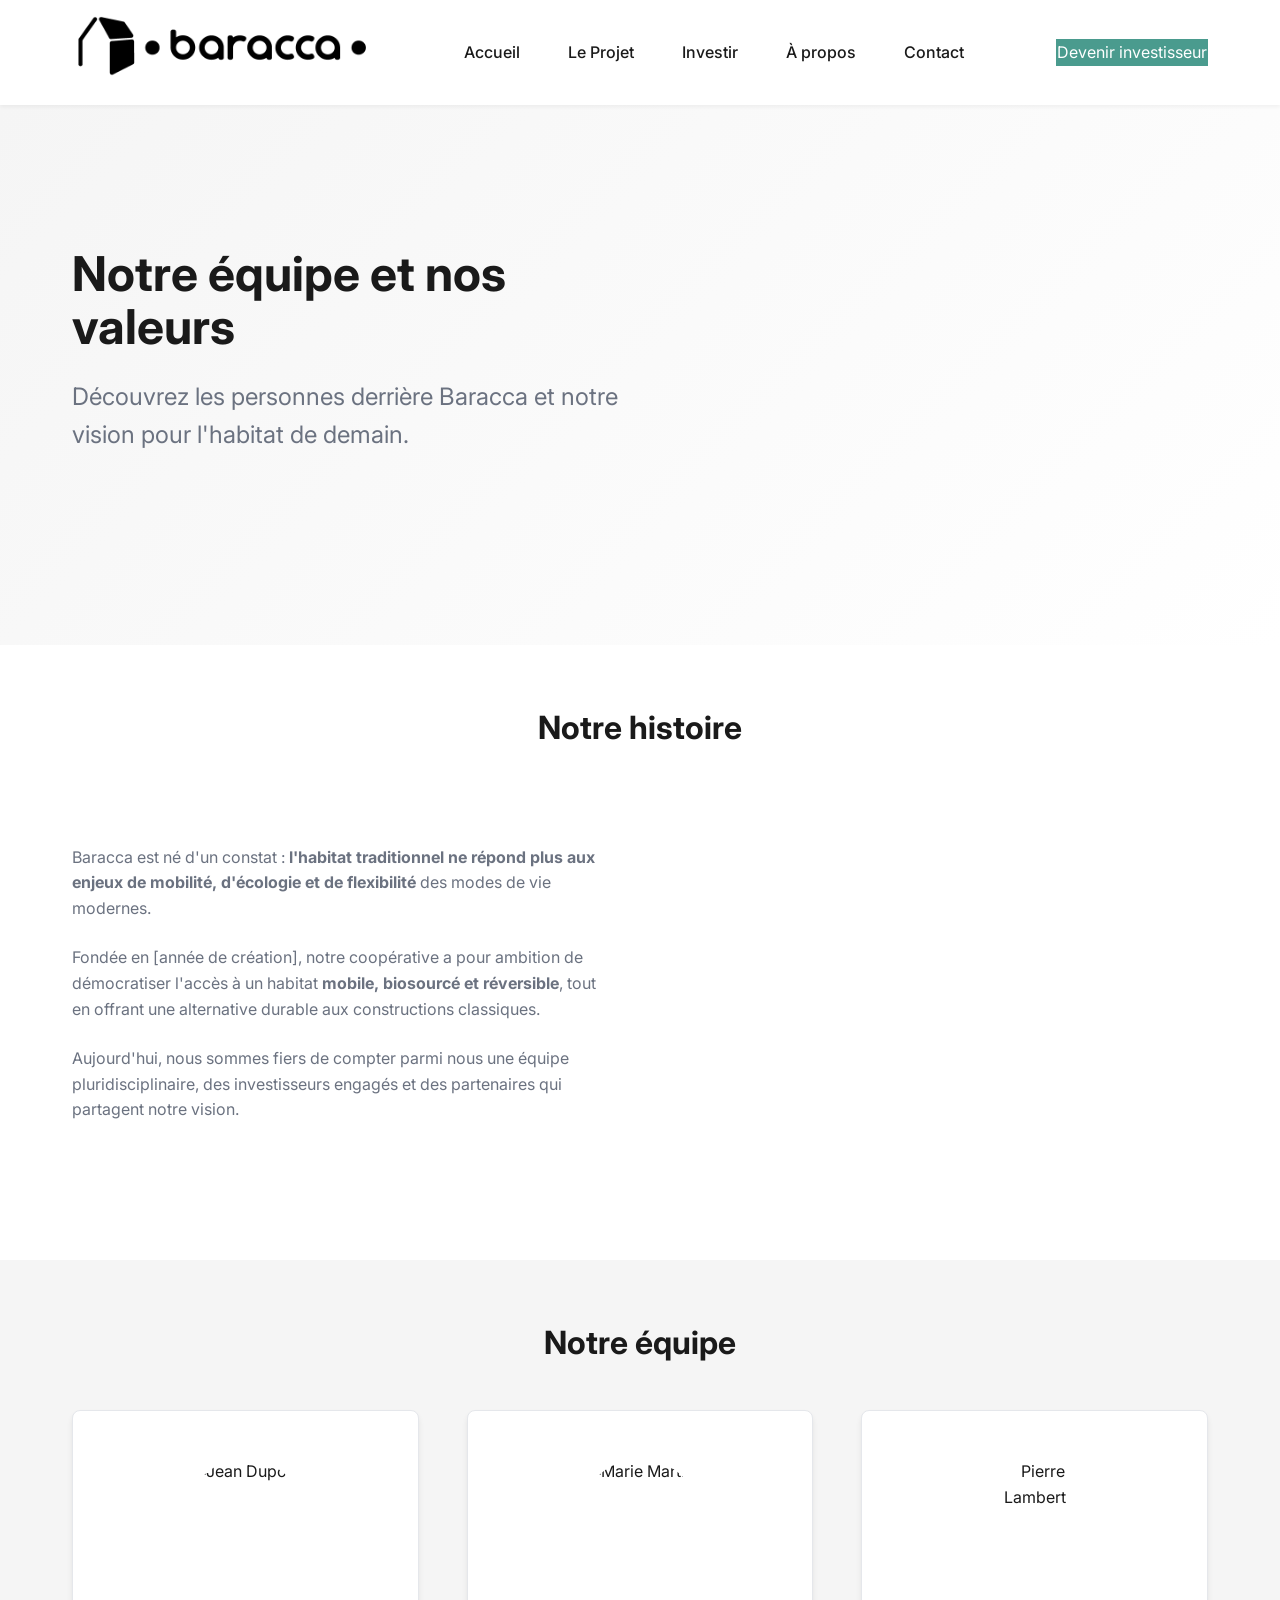
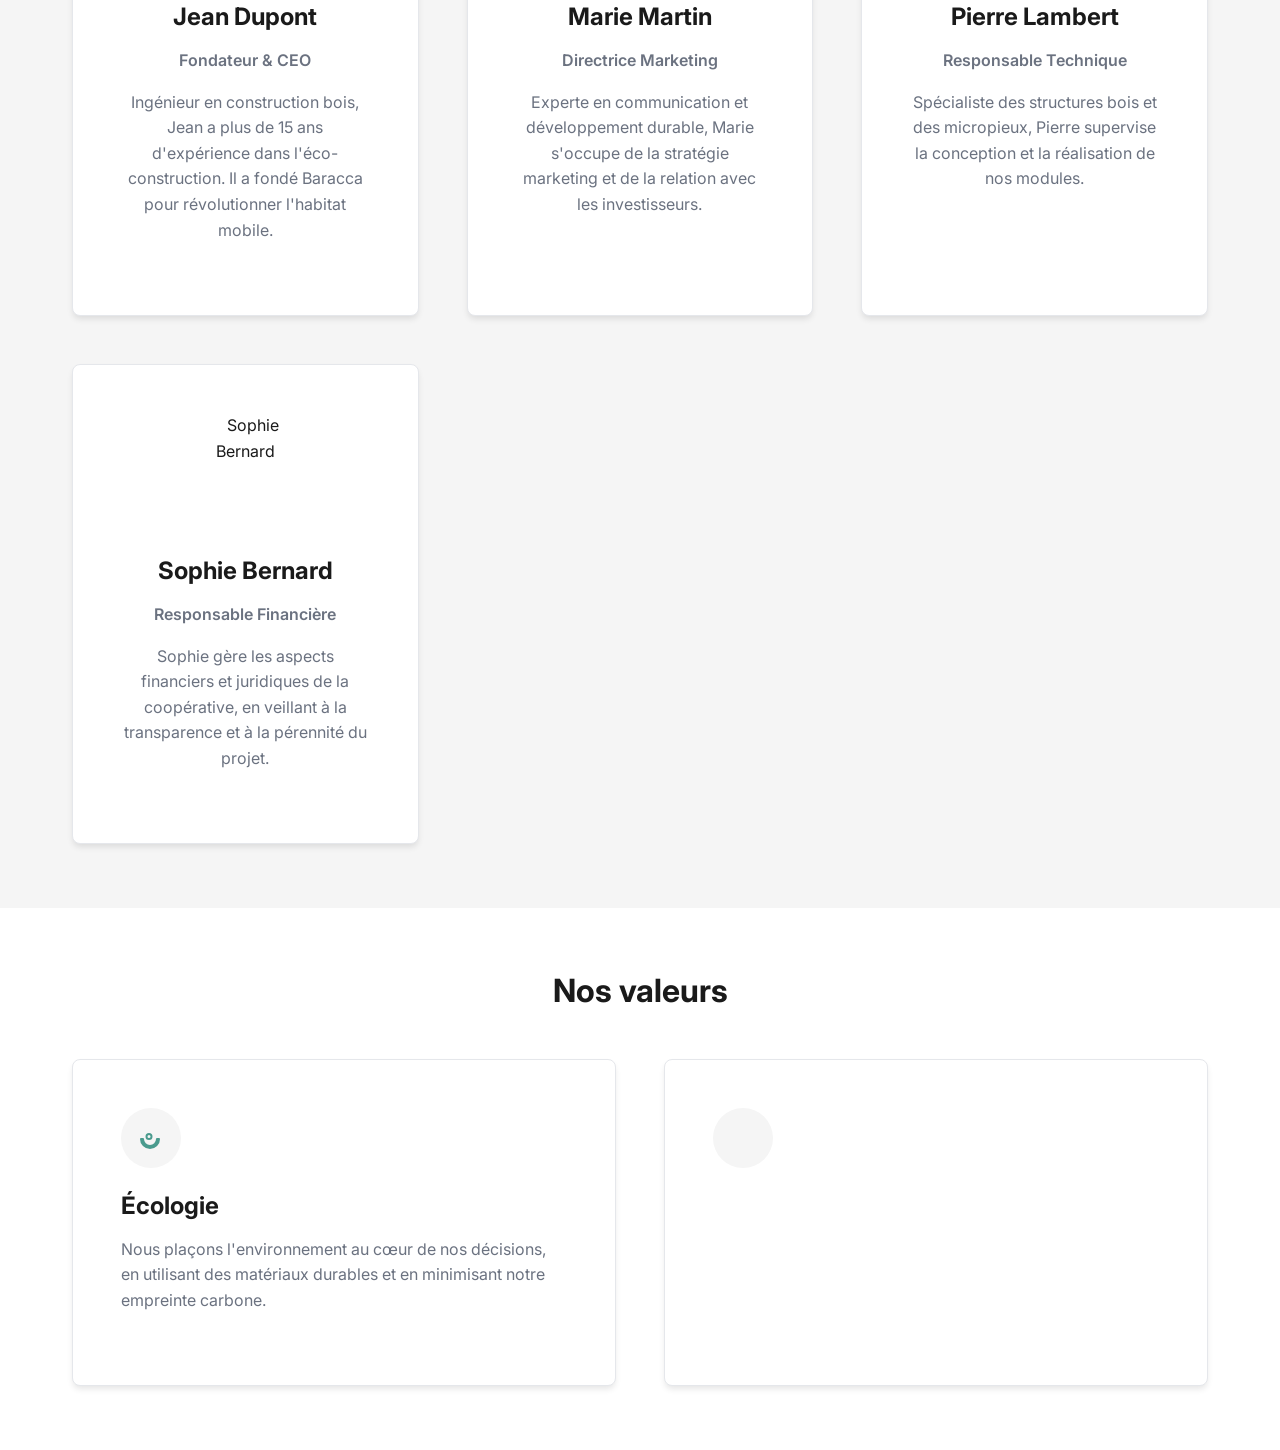
==== a-propos.html @ 4b8a8864 "Fichiers initiaux pour lancement du site" ====
<!DOCTYPE html>
<html lang="fr">
<head>
  <meta charset="UTF-8">
  <meta name="viewport" content="width=device-width, initial-scale=1.0">
  <meta name="description" content="Découvrez l'équipe et les valeurs de Baracca, la coopérative d'habitat mobile et biosourcé.">
  <title>À propos - Baracca</title>
  
  <!-- Fonts -->
  <link rel="preconnect" href="https://fonts.googleapis.com">
  <link rel="preconnect" href="https://fonts.gstatic.com" crossorigin>
  <link href="https://fonts.googleapis.com/css2?family=Inter:wght@400;500;600;700&display=swap" rel="stylesheet">
  
  <!-- Styles -->
  <link rel="stylesheet" href="assets/css/style.css">
  <link rel="icon" type="image/svg+xml" href="assets/images/logo.svg">
</head>
<body>
  <!-- Header -->
  <header class="header">
    <div class="container">
      <nav class="nav">
         <a href="index.html" class="logo"><img src="assets/images/logo-baracca-bandeau.png" alt="" width="300" height="62"/></a>
        <ul class="nav-links">
          <li><a href="/">Accueil</a></li>
          <li><a href="projet.html">Le Projet</a></li>
          <li><a href="investir.html">Investir</a></li>
          <li><a href="a-propos.html" class="active">À propos</a></li>
          <li><a href="contact.html">Contact</a></li>
        </ul>
        <div class="nav-actions">
          <a href="investir.html" class="btn-primary">Devenir investisseur</a>
        </div>
      </nav>
    </div>
  </header>

  <!-- Hero Section -->
  <section class="hero" style="min-height: 60vh;">
    <div class="container">
      <div class="hero-content fade-in">
        <h1>Notre équipe et nos valeurs</h1>
        <p>Découvrez les personnes derrière Baracca et notre vision pour l'habitat de demain.</p>
      </div>
    </div>
  </section>

  <!-- Histoire Section -->
  <section class="section">
    <div class="container">
      <h2 class="section-title fade-in">Notre histoire</h2>
      <div class="fade-in" style="display: grid; grid-template-columns: 1fr 1fr; gap: var(--spacing-2xl); align-items: center;">
        <div>
          <p>
            Baracca est né d'un constat : <strong>l'habitat traditionnel ne répond plus aux enjeux de mobilité, d'écologie et de flexibilité</strong> des modes de vie modernes.
          </p>
          <p>
            Fondée en [année de création], notre coopérative a pour ambition de démocratiser l'accès à un habitat <strong>mobile, biosourcé et réversible</strong>, tout en offrant une alternative durable aux constructions classiques.
          </p>
          <p>
            Aujourd'hui, nous sommes fiers de compter parmi nous une équipe pluridisciplinaire, des investisseurs engagés et des partenaires qui partagent notre vision.
          </p>
        </div>
        <div style="background-image: url('assets/images/equipe.jpg'); background-size: cover; background-position: center; height: 400px; border-radius: var(--border-radius);"></div>
      </div>
    </div>
  </section>

  <!-- Équipe Section -->
  <section class="section" style="background-color: var(--gray-light);">
    <div class="container">
      <h2 class="section-title fade-in">Notre équipe</h2>
      <div class="cards fade-in">
        <!-- Membre 1 -->
        <div class="card" style="text-align: center;">
          <div style="width: 120px; height: 120px; margin: 0 auto var(--spacing-md); background-color: var(--white); border-radius: 50%; overflow: hidden;">
            <img src="assets/images/team/jean.jpg" alt="Jean Dupont" style="width: 100%; height: 100%; object-fit: cover;">
          </div>
          <h3>Jean Dupont</h3>
          <p style="font-weight: 600; color: var(--gray); margin-bottom: var(--spacing-sm);">Fondateur & CEO</p>
          <p>Ingénieur en construction bois, Jean a plus de 15 ans d'expérience dans l'éco-construction. Il a fondé Baracca pour révolutionner l'habitat mobile.</p>
        </div>
        
        <!-- Membre 2 -->
        <div class="card" style="text-align: center;">
          <div style="width: 120px; height: 120px; margin: 0 auto var(--spacing-md); background-color: var(--white); border-radius: 50%; overflow: hidden;">
            <img src="assets/images/team/marie.jpg" alt="Marie Martin" style="width: 100%; height: 100%; object-fit: cover;">
          </div>
          <h3>Marie Martin</h3>
          <p style="font-weight: 600; color: var(--gray); margin-bottom: var(--spacing-sm);">Directrice Marketing</p>
          <p>Experte en communication et développement durable, Marie s'occupe de la stratégie marketing et de la relation avec les investisseurs.</p>
        </div>
        
        <!-- Membre 3 -->
        <div class="card" style="text-align: center;">
          <div style="width: 120px; height: 120px; margin: 0 auto var(--spacing-md); background-color: var(--white); border-radius: 50%; overflow: hidden;">
            <img src="assets/images/team/pierre.jpg" alt="Pierre Lambert" style="width: 100%; height: 100%; object-fit: cover;">
          </div>
          <h3>Pierre Lambert</h3>
          <p style="font-weight: 600; color: var(--gray); margin-bottom: var(--spacing-sm);">Responsable Technique</p>
          <p>Spécialiste des structures bois et des micropieux, Pierre supervise la conception et la réalisation de nos modules.</p>
        </div>
        
        <!-- Membre 4 -->
        <div class="card" style="text-align: center;">
          <div style="width: 120px; height: 120px; margin: 0 auto var(--spacing-md); background-color: var(--white); border-radius: 50%; overflow: hidden;">
            <img src="assets/images/team/sophie.jpg" alt="Sophie Bernard" style="width: 100%; height: 100%; object-fit: cover;">
          </div>
          <h3>Sophie Bernard</h3>
          <p style="font-weight: 600; color: var(--gray); margin-bottom: var(--spacing-sm);">Responsable Financière</p>
          <p>Sophie gère les aspects financiers et juridiques de la coopérative, en veillant à la transparence et à la pérennité du projet.</p>
        </div>
      </div>
    </div>
  </section>

  <!-- Valeurs Section -->
  <section class="section">
    <div class="container">
      <h2 class="section-title fade-in">Nos valeurs</h2>
      <div class="cards fade-in">
        <div class="card">
          <div class="card-icon">
            <svg xmlns="http://www.w3.org/2000/svg" width="24" height="24" viewBox="0 0 24 24" fill="none" stroke="currentColor" stroke-width="2" stroke-linecap="round" stroke-linejoin="round">
              <path d="M11 20A7 7 0 0 1 4 13H2a9 9 0 0 0 18 0h-2a7 7 0 0 1-7 7z"></path>
              <path d="M12.5 10.5c0-1.38-1.12-2.5-2.5-2.5s-2.5 1.12-2.5 2.5 1.12 2.5 2.5 2.5 2.5-1.12 2.5-2.5z"></path>
            </svg>
          </div>
          <h3>Écologie</h3>
          <p>Nous plaçons l'environnement au cœur de nos décisions, en utilisant des matériaux durables et en minimisant notre empreinte carbone.</p>
        </div>
        
        <div class="card">
          <div class="card-icon">
            <svg xmlns
---- assets/css/style.css ----
/* ============================================
   Baracca - Styles Globaux
   ============================================ */

/* CSS Variables */
:root {
  /* Couleurs principales */
  --primary: #4A9B8E;      /* Vert terre */
  --primary-dark: #3A8B7E; /* Vert terre foncé */
  --black: #1A1A1A;        /* Noir profond */
  --white: #FFFFFF;        /* Blanc */
  --gray-light: #F5F5F5;   /* Gris clair (fond) */
  --gray: #6B7280;         /* Gris texte */
  --gray-border: #E5E7EB; /* Bordure gris clair */

  /* Typographie */
  --font-family: 'Inter', -apple-system, BlinkMacSystemFont, sans-serif;
  --font-size-h1: 2.5rem;   /* 40px */
  --font-size-h2: 2rem;     /* 32px */
  --font-size-h3: 1.5rem;   /* 24px */
  --font-size-body: 1rem;  /* 16px */
  --font-size-small: 0.875rem; /* 14px */

  /* Espacements */
  --spacing-xs: 0.5rem;    /* 8px */
  --spacing-sm: 1rem;      /* 16px */
  --spacing-md: 1.5rem;    /* 24px */
  --spacing-lg: 2rem;      /* 32px */
  --spacing-xl: 3rem;      /* 48px */
  --spacing-2xl: 4rem;     /* 64px */

  /* Bordures et ombres */
  --border-radius: 8px;
  --box-shadow: 0 4px 6px -1px rgba(0, 0, 0, 0.1);
  --box-shadow-lg: 0 10px 15px -3px rgba(0, 0, 0, 0.1);

  /* Transitions */
  --transition: all 0.3s ease;
}

/* Reset et base */
*, *::before, *::after {
  box-sizing: border-box;
  margin: 0;
  padding: 0;
}

html {
  scroll-behavior: smooth;
}

body {
  font-family: var(--font-family);
  font-size: var(--font-size-body);
  line-height: 1.6;
  color: var(--black);
  background-color: var(--white);
  -webkit-font-smoothing: antialiased;
  -moz-osx-font-smoothing: grayscale;
}

/* Typographie */
h1, h2, h3, h4, h5, h6 {
  font-weight: 700;
  line-height: 1.2;
  color: var(--black);
}

h1 { font-size: var(--font-size-h1); }
h2 { font-size: var(--font-size-h2); }
h3 { font-size: var(--font-size-h3); }

p {
  margin-bottom: var(--spacing-md);
  color: var(--gray);
}

a {
  color: var(--primary);
  text-decoration: none;
  transition: var(--transition);
}

a:hover {
  color: var(--primary-dark);
}

/* Conteneurs */
.container {
  width: 100%;
  max-width: 1200px;
  margin: 0 auto;
  padding: 0 var(--spacing-lg);
}

.section {
  padding: var(--spacing-2xl) 0;
}

/* ============================================
   Header
   ============================================ */
.header {
  position: sticky;
  top: 0;
  background-color: var(--white);
  box-shadow: 0 2px 4px rgba(0, 0, 0, 0.05);
  z-index: 1000;
  padding: var(--spacing-sm) 0;
}

.nav {
  display: flex;
  justify-content: space-between;
  align-items: center;
}

.logo {
  font-size: var(--font-size-h3);
  font-weight: 700;
  color: var(--black);
}

.nav-links {
  display: flex;
  list-style: none;
  gap: var(--spacing-xl);
}

.nav-links a {
  color: var(--black);
  font-weight: 500;
  transition: var(--transition);
}

.nav-links a:hover {
  color: var(--primary);
}

.nav-actions {
  display: flex;
  gap: var(--spacing-md);
  align-items: center;
}

/* ============================================
   Boutons
   ============================================ */
.btn {
  display: inline-block;
  padding: var(--spacing-sm) var(--spacing-lg);
  border-radius: var(--border-radius);
  font-weight: 600;
  font-size: var(--font-size-body);
  transition: var(--transition);
  cursor: pointer;
  text-align: center;
}

.btn-primary {
  background-color: var(--primary);
  color: var(--white);
  border: 1px solid var(--primary);
}

.btn-primary:hover {
  background-color: var(--primary-dark);
  border-color: var(--primary-dark);
}

.btn-secondary {
  background-color: transparent;
  color: var(--primary);
  border: 1px solid var(--primary);
}

.btn-secondary:hover {
  background-color: var(--primary);
  color: var(--white);
}

.btn-cta {
  background-color: var(--primary);
  color: var(--white);
  padding: var(--spacing-md) var(--spacing-xl);
  font-size: var(--font-size-h3);
  border-radius: var(--border-radius);
  display: inline-block;
  transition: var(--transition);
}

.btn-cta:hover {
  background-color: var(--primary-dark);
  transform: translateY(-2px);
  box-shadow: var(--box-shadow-lg);
}

/* ============================================
   Hero Section
   ============================================ */
.hero {
  position: relative;
  padding: var(--spacing-2xl) 0;
  min-height: 80vh;
  display: flex;
  align-items: center;
  background: linear-gradient(135deg, var(--gray-light) 0%, var(--white) 100%);
  overflow: hidden;
}

.hero-content {
  max-width: 600px;
}

.hero h1 {
  font-size: 3rem;
  margin-bottom: var(--spacing-md);
  line-height: 1.1;
}

.hero p {
  font-size: var(--font-size-h3);
  color: var(--gray);
  margin-bottom: var(--spacing-xl);
}

.hero-actions {
  display: flex;
  gap: var(--spacing-md);
}

.hero-image {
  position: absolute;
  right: 0;
  top: 0;
  width: 50%;
  height: 100%;
  background-size: cover;
  background-position: center;
  opacity: 0.9;
}

/* ============================================
   Sections
   ============================================ */
.section-title {
  text-align: center;
  margin-bottom: var(--spacing-xl);
}

.section-subtitle {
  text-align: center;
  max-width: 700px;
  margin: 0 auto var(--spacing-xl);
  font-size: var(--font-size-h3);
  color: var(--gray);
}

/* ============================================
   Cartes (Features, Avantages, etc.)
   ============================================ */
.cards {
  display: grid;
  grid-template-columns: repeat(auto-fit, minmax(300px, 1fr));
  gap: var(--spacing-xl);
}

.card {
  background-color: var(--white);
  border: 1px solid var(--gray-border);
  border-radius: var(--border-radius);
  padding: var(--spacing-xl);
  box-shadow: var(--box-shadow);
  transition: var(--transition);
}

.card:hover {
  transform: translateY(-5px);
  box-shadow: var(--box-shadow-lg);
}

.card-icon {
  width: 60px;
  height: 60px;
  margin-bottom: var(--spacing-md);
  display: flex;
  align-items: center;
  justify-content: center;
  background-color: var(--gray-light);
  border-radius: 50%;
  color: var(--primary);
  font-size: var(--font-size-h2);
}

.card h3 {
  margin-bottom: var(--spacing-sm);
}

.card p {
  color: var(--gray);
  margin-bottom: var(--spacing-md);
}

/* ============================================
   Stats (Chiffres clés)
   ============================================ */
.stats {
  display: grid;
  grid-template-columns: repeat(auto-fit, minmax(200px, 1fr));
  gap: var(--spacing-xl);
  text-align: center;
}

.stat-item {
  padding: var(--spacing-lg);
  background-color: var(--gray-light);
  border-radius: var(--border-radius);
}

.stat-number {
  font-size: 3rem;
  font-weight: 700;
  color: var(--black);
  display: block;
}

.stat-label {
  font-size: var(--font-size-small);
  color: var(--gray);
  text-transform: uppercase;
  letter-spacing: 1px;
}

/* ============================================
   Tableau (Contreparties)
   ============================================ */
.table {
  width: 100%;
  border-collapse: collapse;
  margin: var(--spacing-xl) 0;
}

.table th,
.table td {
  padding: var(--spacing-md);
  text-align: left;
  border-bottom: 1px solid var(--gray-border);
}

.table th {
  background-color: var(--gray-light);
  font-weight: 600;
  color: var(--black);
}

.table tr:hover {
  background-color: var(--gray-light);
}

/* ============================================
   Galerie
   ============================================ */
.gallery {
  display: grid;
  grid-template-columns: repeat(auto-fit, minmax(250px, 1fr));
  gap: var(--spacing-md);
}

.gallery-item {
  position: relative;
  aspect-ratio: 4/3;
  overflow: hidden;
  border-radius: var(--border-radius);
}

.gallery-item img {
  width: 100%;
  height: 100%;
  object-fit: cover;
  transition: var(--transition);
}

.gallery-item:hover img {
  transform: scale(1.05);
}

/* ============================================
   Formulaire
   ============================================ */
.form-group {
  margin-bottom: var(--spacing-lg);
}

.form-group label {
  display: block;
  margin-bottom: var(--spacing-xs);
  font-weight: 500;
  color: var(--black);
}

.form-group input,
.form-group textarea {
  width: 100%;
  padding: var(--spacing-sm);
  border: 1px solid var(--gray-border);
  border-radius: var(--border-radius);
  font-family: var(--font-family);
  font-size: var(--font-size-body);
  transition: var(--transition);
}

.form-group input:focus,
.form-group textarea:focus {
  outline: none;
  border-color: var(--primary);
  box-shadow: 0 0 0 3px rgba(74, 155, 142, 0.1);
}

.form-group textarea {
  min-height: 150px;
  resize: vertical;
}

/* ============================================
   FAQ
   ============================================ */
.faq {
  display: grid;
  grid-template-columns: repeat(auto-fit, minmax(300px, 1fr));
  gap: var(--spacing-xl);
}

.faq-item {
  background-color: var(--gray-light);
  border-radius: var(--border-radius);
  padding: var(--spacing-lg);
}

.faq-question {
  font-weight: 600;
  color: var(--black);
  margin-bottom: var(--spacing-sm);
  cursor: pointer;
  display: flex;
  justify-content: space-between;
  align-items: center;
}

.faq-question:hover {
  color: var(--primary);
}

.faq-answer {
  color: var(--gray);
  display: none;
  padding-top: var(--spacing-sm);
  border-top: 1px solid var(--gray-border);
}

.faq-item.active .faq-answer {
  display: block;
}

/* ============================================
   Footer
   ============================================ */
.footer {
  background-color: var(--black);
  color: var(--white);
  padding: var(--spacing-2xl) 0 var(--spacing-xl);
}

.footer-content {
  display: grid;
  grid-template-columns: repeat(auto-fit, minmax(200px, 1fr));
  gap: var(--spacing-xl);
  margin-bottom: var(--spacing-xl);
}

.footer-section h4 {
  margin-bottom: var(--spacing-md);
  color: var(--white);
}

.footer-section ul {
  list-style: none;
}

.footer-section li {
  margin-bottom: var(--spacing-xs);
}

.footer-section a {
  color: var(--gray);
}

.footer-section a:hover {
  color: var(--primary);
}

.footer-bottom {
  text-align: center;
  padding-top: var(--spacing-xl);
  border-top: 1px solid var(--gray-border);
  color: var(--gray);
  font-size: var(--font-size-small);
}

/* ============================================
   Responsive
   ============================================ */
@media (max-width: 1024px) {
  .hero {
    min-height: 70vh;
  }

  .hero h1 {
    font-size: 2.5rem;
  }

  .hero-image {
    display: none;
  }
}

@media (max-width: 768px) {
  .nav-links {
    display: none; /* À remplacer par un menu hamburger si besoin */
  }

  .hero h1 {
    font-size: 2rem;
  }

  .hero p {
    font-size: var(--font-size-h3);
  }

  .hero-actions {
    flex-direction: column;
    align-items: flex-start;
  }

  .btn-cta {
    width: 100%;
    text-align: center;
  }

  .cards {
    grid-template-columns: 1fr;
  }

  .stats {
    grid-template-columns: 1fr;
  }

  .gallery {
    grid-template-columns: 1fr;
  }

  .faq {
    grid-template-columns: 1fr;
  }

  .footer-content {
    grid-template-columns: 1fr;
    text-align: center;
  }
}

@media (max-width: 480px) {
  .container {
    padding: 0 var(--spacing-md);
  }

  .section {
    padding: var(--spacing-xl) 0;
  }

  .hero {
    padding: var(--spacing-xl) 0;
  }

  .hero h1 {
    font-size: 1.8rem;
  }
}

/* ============================================
   Animations
   ============================================ */
@keyframes fadeIn {
  from {
    opacity: 0;
    transform: translateY(20px);
  }
  to {
    opacity: 1;
    transform: translateY(0);
  }
}

.fade-in {
  animation: fadeIn 0.6s ease-out;
}

/* ============================================
   Espace Investisseurs - Protection
   ============================================ */
.hidden {
  display: none !important;
}
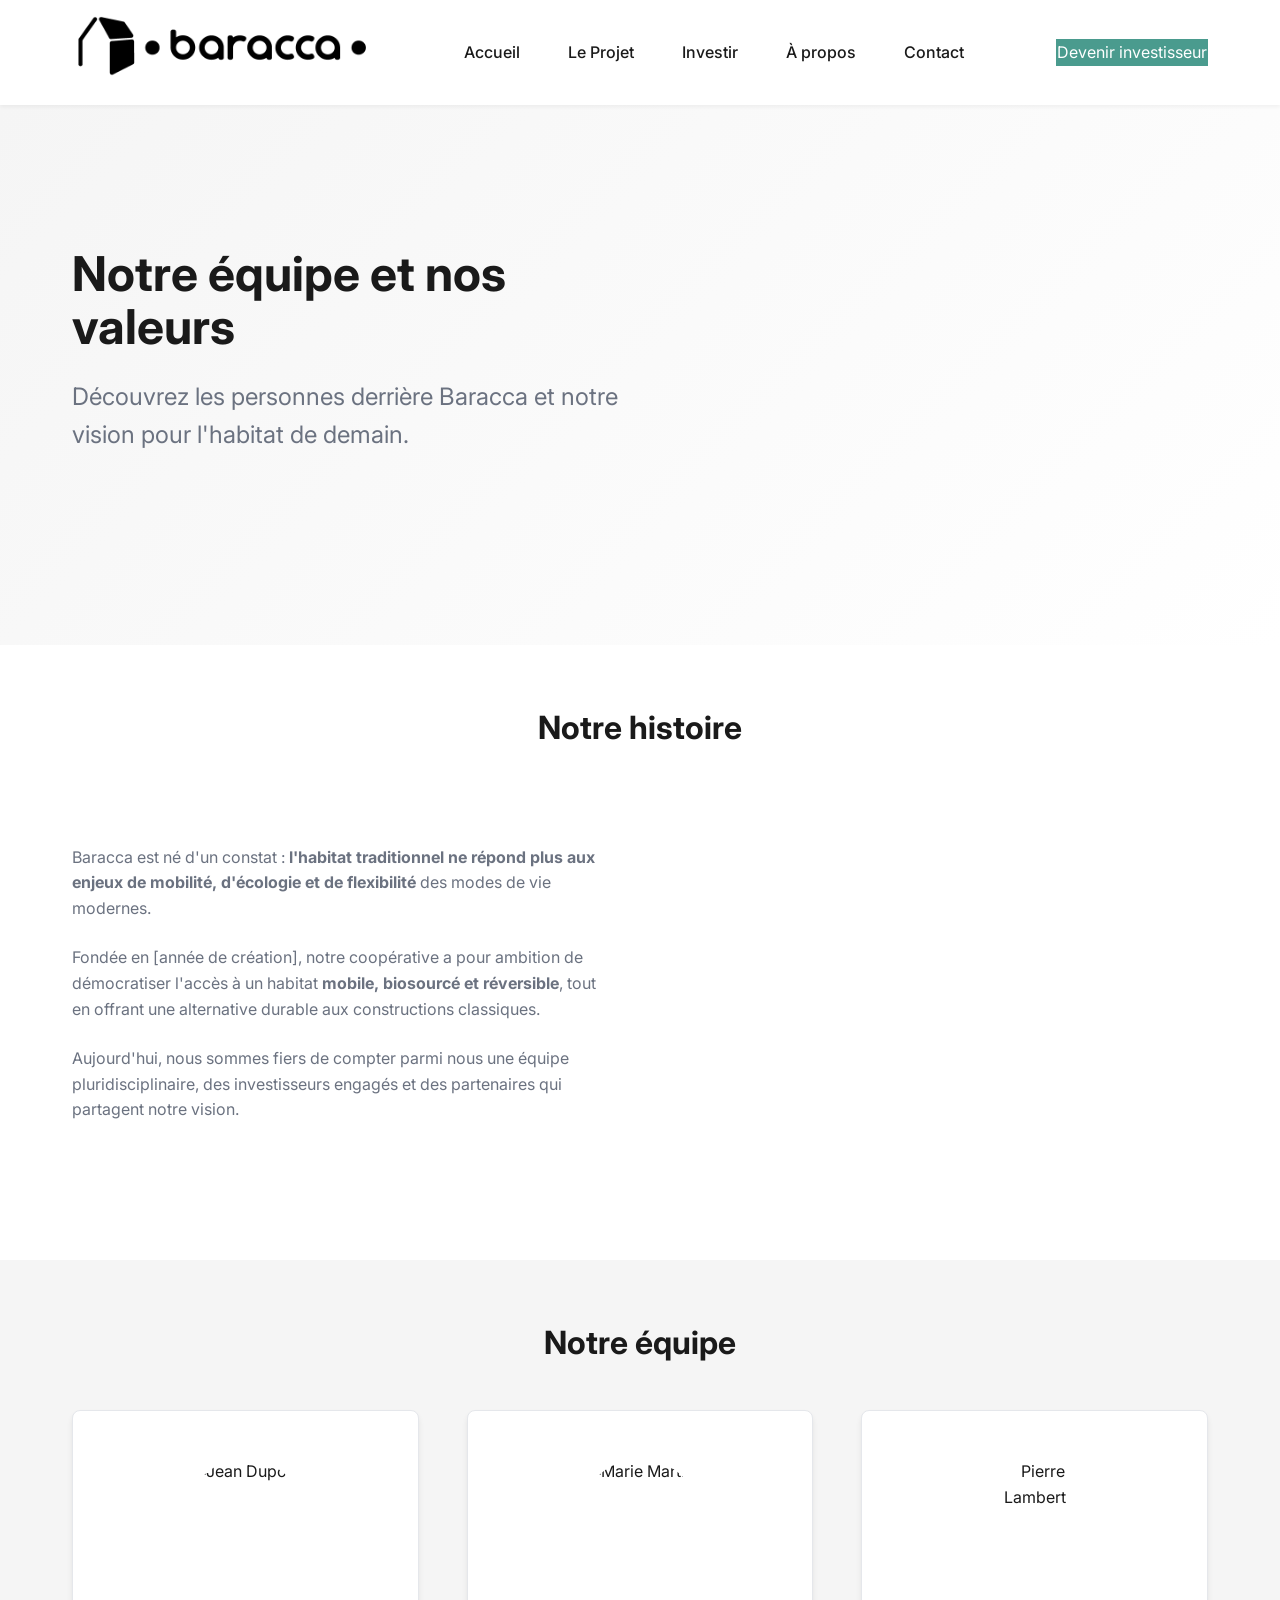
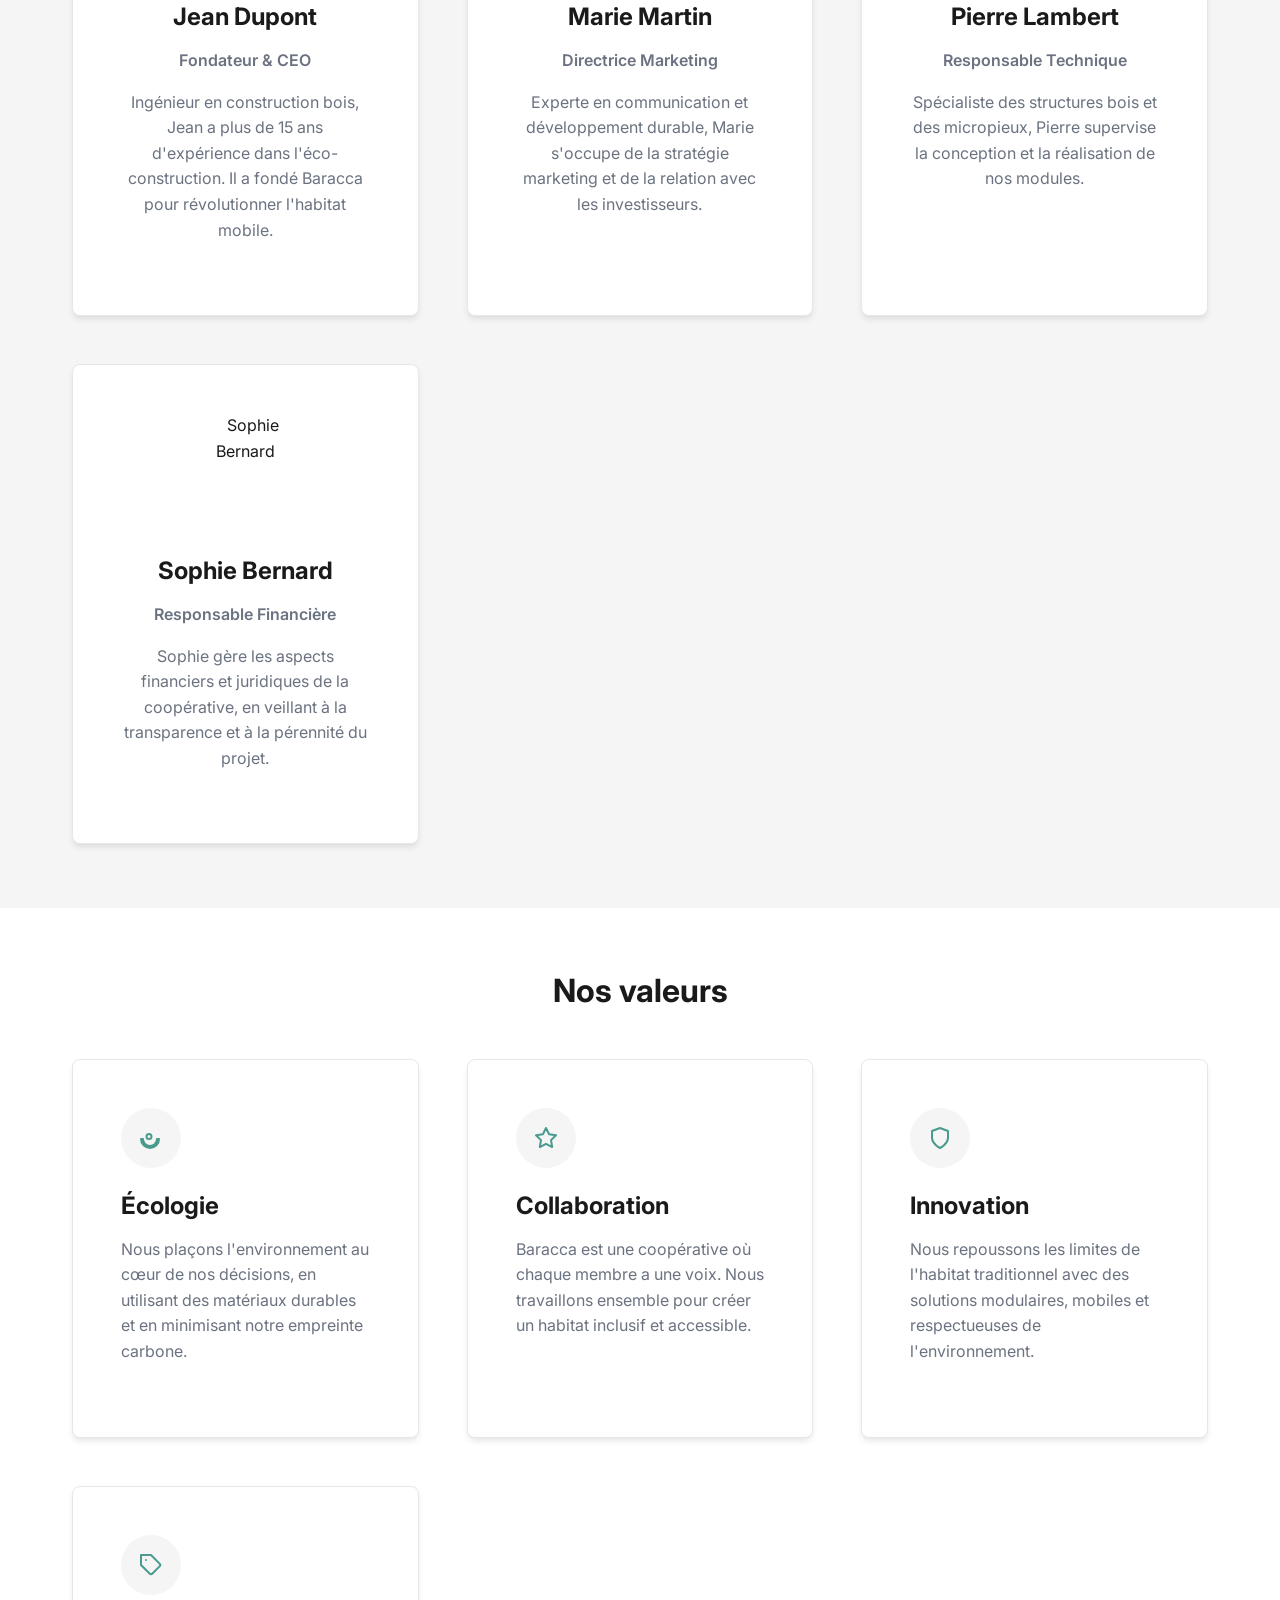
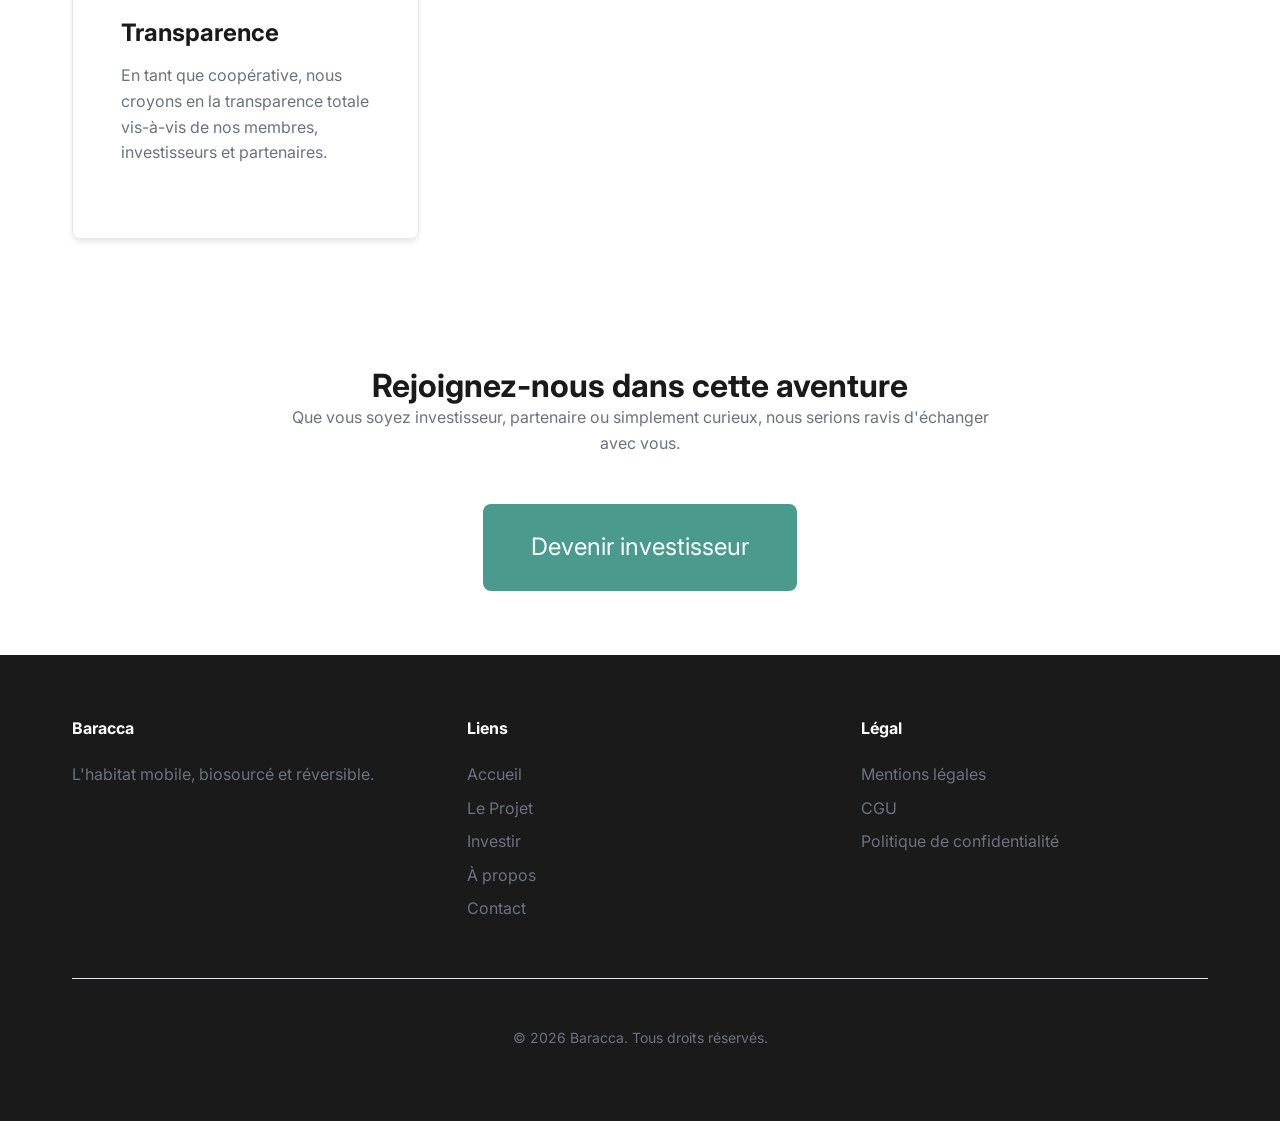
==== commit 6805aad1: "Remplaccement de l'année fixe par l'année actuelle dans le pied de page de toutes les pages HTML. Aj" ====
--- a/a-propos.html
+++ b/a-propos.html
@@ -1,135 +1,216 @@
-<!DOCTYPE html>
-<html lang="fr">
-<head>
-  <meta charset="UTF-8">
-  <meta name="viewport" content="width=device-width, initial-scale=1.0">
-  <meta name="description" content="Découvrez l'équipe et les valeurs de Baracca, la coopérative d'habitat mobile et biosourcé.">
-  <title>À propos - Baracca</title>
-  
-  <!-- Fonts -->
-  <link rel="preconnect" href="https://fonts.googleapis.com">
-  <link rel="preconnect" href="https://fonts.gstatic.com" crossorigin>
-  <link href="https://fonts.googleapis.com/css2?family=Inter:wght@400;500;600;700&display=swap" rel="stylesheet">
-  
-  <!-- Styles -->
-  <link rel="stylesheet" href="assets/css/style.css">
-  <link rel="icon" type="image/svg+xml" href="assets/images/logo.svg">
-</head>
-<body>
-  <!-- Header -->
-  <header class="header">
-    <div class="container">
-      <nav class="nav">
-         <a href="index.html" class="logo"><img src="assets/images/logo-baracca-bandeau.png" alt="" width="300" height="62"/></a>
-        <ul class="nav-links">
-          <li><a href="/">Accueil</a></li>
-          <li><a href="projet.html">Le Projet</a></li>
-          <li><a href="investir.html">Investir</a></li>
-          <li><a href="a-propos.html" class="active">À propos</a></li>
-          <li><a href="contact.html">Contact</a></li>
-        </ul>
-        <div class="nav-actions">
-          <a href="investir.html" class="btn-primary">Devenir investisseur</a>
-        </div>
-      </nav>
-    </div>
-  </header>
-
-  <!-- Hero Section -->
-  <section class="hero" style="min-height: 60vh;">
-    <div class="container">
-      <div class="hero-content fade-in">
-        <h1>Notre équipe et nos valeurs</h1>
-        <p>Découvrez les personnes derrière Baracca et notre vision pour l'habitat de demain.</p>
-      </div>
-    </div>
-  </section>
-
-  <!-- Histoire Section -->
-  <section class="section">
-    <div class="container">
-      <h2 class="section-title fade-in">Notre histoire</h2>
-      <div class="fade-in" style="display: grid; grid-template-columns: 1fr 1fr; gap: var(--spacing-2xl); align-items: center;">
-        <div>
-          <p>
-            Baracca est né d'un constat : <strong>l'habitat traditionnel ne répond plus aux enjeux de mobilité, d'écologie et de flexibilité</strong> des modes de vie modernes.
-          </p>
-          <p>
-            Fondée en [année de création], notre coopérative a pour ambition de démocratiser l'accès à un habitat <strong>mobile, biosourcé et réversible</strong>, tout en offrant une alternative durable aux constructions classiques.
-          </p>
-          <p>
-            Aujourd'hui, nous sommes fiers de compter parmi nous une équipe pluridisciplinaire, des investisseurs engagés et des partenaires qui partagent notre vision.
-          </p>
-        </div>
-        <div style="background-image: url('assets/images/equipe.jpg'); background-size: cover; background-position: center; height: 400px; border-radius: var(--border-radius);"></div>
-      </div>
-    </div>
-  </section>
-
-  <!-- Équipe Section -->
-  <section class="section" style="background-color: var(--gray-light);">
-    <div class="container">
-      <h2 class="section-title fade-in">Notre équipe</h2>
-      <div class="cards fade-in">
-        <!-- Membre 1 -->
-        <div class="card" style="text-align: center;">
-          <div style="width: 120px; height: 120px; margin: 0 auto var(--spacing-md); background-color: var(--white); border-radius: 50%; overflow: hidden;">
-            <img src="assets/images/team/jean.jpg" alt="Jean Dupont" style="width: 100%; height: 100%; object-fit: cover;">
-          </div>
-          <h3>Jean Dupont</h3>
-          <p style="font-weight: 600; color: var(--gray); margin-bottom: var(--spacing-sm);">Fondateur & CEO</p>
-          <p>Ingénieur en construction bois, Jean a plus de 15 ans d'expérience dans l'éco-construction. Il a fondé Baracca pour révolutionner l'habitat mobile.</p>
-        </div>
-        
-        <!-- Membre 2 -->
-        <div class="card" style="text-align: center;">
-          <div style="width: 120px; height: 120px; margin: 0 auto var(--spacing-md); background-color: var(--white); border-radius: 50%; overflow: hidden;">
-            <img src="assets/images/team/marie.jpg" alt="Marie Martin" style="width: 100%; height: 100%; object-fit: cover;">
-          </div>
-          <h3>Marie Martin</h3>
-          <p style="font-weight: 600; color: var(--gray); margin-bottom: var(--spacing-sm);">Directrice Marketing</p>
-          <p>Experte en communication et développement durable, Marie s'occupe de la stratégie marketing et de la relation avec les investisseurs.</p>
-        </div>
-        
-        <!-- Membre 3 -->
-        <div class="card" style="text-align: center;">
-          <div style="width: 120px; height: 120px; margin: 0 auto var(--spacing-md); background-color: var(--white); border-radius: 50%; overflow: hidden;">
-            <img src="assets/images/team/pierre.jpg" alt="Pierre Lambert" style="width: 100%; height: 100%; object-fit: cover;">
-          </div>
-          <h3>Pierre Lambert</h3>
-          <p style="font-weight: 600; color: var(--gray); margin-bottom: var(--spacing-sm);">Responsable Technique</p>
-          <p>Spécialiste des structures bois et des micropieux, Pierre supervise la conception et la réalisation de nos modules.</p>
-        </div>
-        
-        <!-- Membre 4 -->
-        <div class="card" style="text-align: center;">
-          <div style="width: 120px; height: 120px; margin: 0 auto var(--spacing-md); background-color: var(--white); border-radius: 50%; overflow: hidden;">
-            <img src="assets/images/team/sophie.jpg" alt="Sophie Bernard" style="width: 100%; height: 100%; object-fit: cover;">
-          </div>
-          <h3>Sophie Bernard</h3>
-          <p style="font-weight: 600; color: var(--gray); margin-bottom: var(--spacing-sm);">Responsable Financière</p>
-          <p>Sophie gère les aspects financiers et juridiques de la coopérative, en veillant à la transparence et à la pérennité du projet.</p>
-        </div>
-      </div>
-    </div>
-  </section>
-
-  <!-- Valeurs Section -->
-  <section class="section">
-    <div class="container">
-      <h2 class="section-title fade-in">Nos valeurs</h2>
-      <div class="cards fade-in">
-        <div class="card">
-          <div class="card-icon">
-            <svg xmlns="http://www.w3.org/2000/svg" width="24" height="24" viewBox="0 0 24 24" fill="none" stroke="currentColor" stroke-width="2" stroke-linecap="round" stroke-linejoin="round">
-              <path d="M11 20A7 7 0 0 1 4 13H2a9 9 0 0 0 18 0h-2a7 7 0 0 1-7 7z"></path>
-              <path d="M12.5 10.5c0-1.38-1.12-2.5-2.5-2.5s-2.5 1.12-2.5 2.5 1.12 2.5 2.5 2.5 2.5-1.12 2.5-2.5z"></path>
-            </svg>
-          </div>
-          <h3>Écologie</h3>
-          <p>Nous plaçons l'environnement au cœur de nos décisions, en utilisant des matériaux durables et en minimisant notre empreinte carbone.</p>
-        </div>
-        
-        <div class="card">
-          <div class="card-icon">
-            <svg xmlns+<!DOCTYPE html>
+<html lang="fr">
+<head>
+  <meta charset="UTF-8">
+  <meta name="viewport" content="width=device-width, initial-scale=1.0">
+  <meta name="description" content="Découvrez l'équipe et les valeurs de Baracca, la coopérative d'habitat mobile et biosourcé.">
+  <title>À propos - Baracca</title>
+  
+  <!-- Fonts -->
+  <link rel="preconnect" href="https://fonts.googleapis.com">
+  <link rel="preconnect" href="https://fonts.gstatic.com" crossorigin>
+  <link href="https://fonts.googleapis.com/css2?family=Inter:wght@400;500;600;700&display=swap" rel="stylesheet">
+  
+  <!-- Styles -->
+  <link rel="stylesheet" href="assets/css/style.css">
+  <link rel="icon" type="image/svg+xml" href="assets/images/logo.svg">
+</head>
+<body>
+  <!-- Header -->
+  <header class="header">
+    <div class="container">
+      <nav class="nav">
+         <a href="index.html" class="logo"><img src="assets/images/logo-baracca-bandeau.png" alt="" width="300" height="62"/></a>
+        <ul class="nav-links">
+          <li><a href="/">Accueil</a></li>
+          <li><a href="projet.html">Le Projet</a></li>
+          <li><a href="investir.html">Investir</a></li>
+          <li><a href="a-propos.html" class="active">À propos</a></li>
+          <li><a href="contact.html">Contact</a></li>
+        </ul>
+        <div class="nav-actions">
+          <a href="investir.html" class="btn-primary">Devenir investisseur</a>
+        </div>
+      </nav>
+    </div>
+  </header>
+
+  <!-- Hero Section -->
+  <section class="hero" style="min-height: 60vh;">
+    <div class="container">
+      <div class="hero-content fade-in">
+        <h1>Notre équipe et nos valeurs</h1>
+        <p>Découvrez les personnes derrière Baracca et notre vision pour l'habitat de demain.</p>
+      </div>
+    </div>
+  </section>
+
+  <!-- Histoire Section -->
+  <section class="section">
+    <div class="container">
+      <h2 class="section-title fade-in">Notre histoire</h2>
+      <div class="fade-in" style="display: grid; grid-template-columns: 1fr 1fr; gap: var(--spacing-2xl); align-items: center;">
+        <div>
+          <p>
+            Baracca est né d'un constat : <strong>l'habitat traditionnel ne répond plus aux enjeux de mobilité, d'écologie et de flexibilité</strong> des modes de vie modernes.
+          </p>
+          <p>
+            Fondée en [année de création], notre coopérative a pour ambition de démocratiser l'accès à un habitat <strong>mobile, biosourcé et réversible</strong>, tout en offrant une alternative durable aux constructions classiques.
+          </p>
+          <p>
+            Aujourd'hui, nous sommes fiers de compter parmi nous une équipe pluridisciplinaire, des investisseurs engagés et des partenaires qui partagent notre vision.
+          </p>
+        </div>
+        <div style="background-image: url('assets/images/equipe.jpg'); background-size: cover; background-position: center; height: 400px; border-radius: var(--border-radius);"></div>
+      </div>
+    </div>
+  </section>
+
+  <!-- Équipe Section -->
+  <section class="section" style="background-color: var(--gray-light);">
+    <div class="container">
+      <h2 class="section-title fade-in">Notre équipe</h2>
+      <div class="cards fade-in">
+        <!-- Membre 1 -->
+        <div class="card" style="text-align: center;">
+          <div style="width: 120px; height: 120px; margin: 0 auto var(--spacing-md); background-color: var(--white); border-radius: 50%; overflow: hidden;">
+            <img src="assets/images/team/jean.jpg" alt="Jean Dupont" style="width: 100%; height: 100%; object-fit: cover;">
+          </div>
+          <h3>Jean Dupont</h3>
+          <p style="font-weight: 600; color: var(--gray); margin-bottom: var(--spacing-sm);">Fondateur & CEO</p>
+          <p>Ingénieur en construction bois, Jean a plus de 15 ans d'expérience dans l'éco-construction. Il a fondé Baracca pour révolutionner l'habitat mobile.</p>
+        </div>
+        
+        <!-- Membre 2 -->
+        <div class="card" style="text-align: center;">
+          <div style="width: 120px; height: 120px; margin: 0 auto var(--spacing-md); background-color: var(--white); border-radius: 50%; overflow: hidden;">
+            <img src="assets/images/team/marie.jpg" alt="Marie Martin" style="width: 100%; height: 100%; object-fit: cover;">
+          </div>
+          <h3>Marie Martin</h3>
+          <p style="font-weight: 600; color: var(--gray); margin-bottom: var(--spacing-sm);">Directrice Marketing</p>
+          <p>Experte en communication et développement durable, Marie s'occupe de la stratégie marketing et de la relation avec les investisseurs.</p>
+        </div>
+        
+        <!-- Membre 3 -->
+        <div class="card" style="text-align: center;">
+          <div style="width: 120px; height: 120px; margin: 0 auto var(--spacing-md); background-color: var(--white); border-radius: 50%; overflow: hidden;">
+            <img src="assets/images/team/pierre.jpg" alt="Pierre Lambert" style="width: 100%; height: 100%; object-fit: cover;">
+          </div>
+          <h3>Pierre Lambert</h3>
+          <p style="font-weight: 600; color: var(--gray); margin-bottom: var(--spacing-sm);">Responsable Technique</p>
+          <p>Spécialiste des structures bois et des micropieux, Pierre supervise la conception et la réalisation de nos modules.</p>
+        </div>
+        
+        <!-- Membre 4 -->
+        <div class="card" style="text-align: center;">
+          <div style="width: 120px; height: 120px; margin: 0 auto var(--spacing-md); background-color: var(--white); border-radius: 50%; overflow: hidden;">
+            <img src="assets/images/team/sophie.jpg" alt="Sophie Bernard" style="width: 100%; height: 100%; object-fit: cover;">
+          </div>
+          <h3>Sophie Bernard</h3>
+          <p style="font-weight: 600; color: var(--gray); margin-bottom: var(--spacing-sm);">Responsable Financière</p>
+          <p>Sophie gère les aspects financiers et juridiques de la coopérative, en veillant à la transparence et à la pérennité du projet.</p>
+        </div>
+      </div>
+    </div>
+  </section>
+
+  <!-- Valeurs Section -->
+  <section class="section">
+    <div class="container">
+      <h2 class="section-title fade-in">Nos valeurs</h2>
+      <div class="cards fade-in">
+        <div class="card">
+          <div class="card-icon">
+            <svg xmlns="http://www.w3.org/2000/svg" width="24" height="24" viewBox="0 0 24 24" fill="none" stroke="currentColor" stroke-width="2" stroke-linecap="round" stroke-linejoin="round">
+              <path d="M11 20A7 7 0 0 1 4 13H2a9 9 0 0 0 18 0h-2a7 7 0 0 1-7 7z"></path>
+              <path d="M12.5 10.5c0-1.38-1.12-2.5-2.5-2.5s-2.5 1.12-2.5 2.5 1.12 2.5 2.5 2.5 2.5-1.12 2.5-2.5z"></path>
+            </svg>
+          </div>
+          <h3>Écologie</h3>
+          <p>Nous plaçons l'environnement au cœur de nos décisions, en utilisant des matériaux durables et en minimisant notre empreinte carbone.</p>
+        </div>
+        
+        <div class="card">
+          <div class="card-icon">
+            <svg xmlns="http://www.w3.org/2000/svg" width="24" height="24" viewBox="0 0 24 24" fill="none" stroke="currentColor" stroke-width="2" stroke-linecap="round" stroke-linejoin="round">
+              <path d="M12 2l3.09 6.26L22 9.27l-5 4.87 1.18 6.88L12 17.77l-6.18 3.25L7 14.14 2 9.27l6.91-1.01L12 2z"></path>
+            </svg>
+          </div>
+          <h3>Collaboration</h3>
+          <p>Baracca est une coopérative où chaque membre a une voix. Nous travaillons ensemble pour créer un habitat inclusif et accessible.</p>
+        </div>
+        
+        <div class="card">
+          <div class="card-icon">
+            <svg xmlns="http://www.w3.org/2000/svg" width="24" height="24" viewBox="0 0 24 24" fill="none" stroke="currentColor" stroke-width="2" stroke-linecap="round" stroke-linejoin="round">
+              <path d="M12 22s8-4 8-10V5l-8-3-8 3v7c0 6 8 10 8 10z"></path>
+            </svg>
+          </div>
+          <h3>Innovation</h3>
+          <p>Nous repoussons les limites de l'habitat traditionnel avec des solutions modulaires, mobiles et respectueuses de l'environnement.</p>
+        </div>
+        
+        <div class="card">
+          <div class="card-icon">
+            <svg xmlns="http://www.w3.org/2000/svg" width="24" height="24" viewBox="0 0 24 24" fill="none" stroke="currentColor" stroke-width="2" stroke-linecap="round" stroke-linejoin="round">
+              <path d="M20.59 13.41l-7.17 7.17a2 2 0 0 1-2.83 0L2 12V2h10l8.59 8.59a2 2 0 0 1 0 2.82z"></path>
+              <line x1="7" y1="7" x2="7.01" y2="7"></line>
+            </svg>
+          </div>
+          <h3>Transparence</h3>
+          <p>En tant que coopérative, nous croyons en la transparence totale vis-à-vis de nos membres, investisseurs et partenaires.</p>
+        </div>
+      </div>
+    </div>
+  </section>
+
+  <!-- CTA Section -->
+  <section class="section">
+    <div class="container">
+      <div class="fade-in" style="text-align: center; max-width: 700px; margin: 0 auto;">
+        <h2>Rejoignez-nous dans cette aventure</h2>
+        <p style="margin-bottom: var(--spacing-xl);">
+          Que vous soyez investisseur, partenaire ou simplement curieux, nous serions ravis d'échanger avec vous.
+        </p>
+        <a href="investir.html" class="btn-cta">Devenir investisseur</a>
+      </div>
+    </div>
+  </section>
+
+  <!-- Footer -->
+  <footer class="footer">
+    <div class="container">
+      <div class="footer-content">
+        <div class="footer-section">
+          <h4>Baracca</h4>
+          <p>L'habitat mobile, biosourcé et réversible.</p>
+        </div>
+        <div class="footer-section">
+          <h4>Liens</h4>
+          <ul>
+            <li><a href="/">Accueil</a></li>
+            <li><a href="projet.html">Le Projet</a></li>
+            <li><a href="investir.html">Investir</a></li>
+            <li><a href="a-propos.html">À propos</a></li>
+            <li><a href="contact.html">Contact</a></li>
+          </ul>
+        </div>
+        <div class="footer-section">
+          <h4>Légal</h4>
+          <ul>
+            <li><a href="#">Mentions légales</a></li>
+            <li><a href="#">CGU</a></li>
+            <li><a href="#">Politique de confidentialité</a></li>
+          </ul>
+        </div>
+      </div>
+      <div class="footer-bottom">
+        <p>© <span id="current-year"></span> Baracca. Tous droits réservés.</p>
+      </div>
+    </div>
+  </footer>
+
+  <!-- Scripts -->
+  <script src="assets/js/script.js"></script>
+</body>
+</html>
